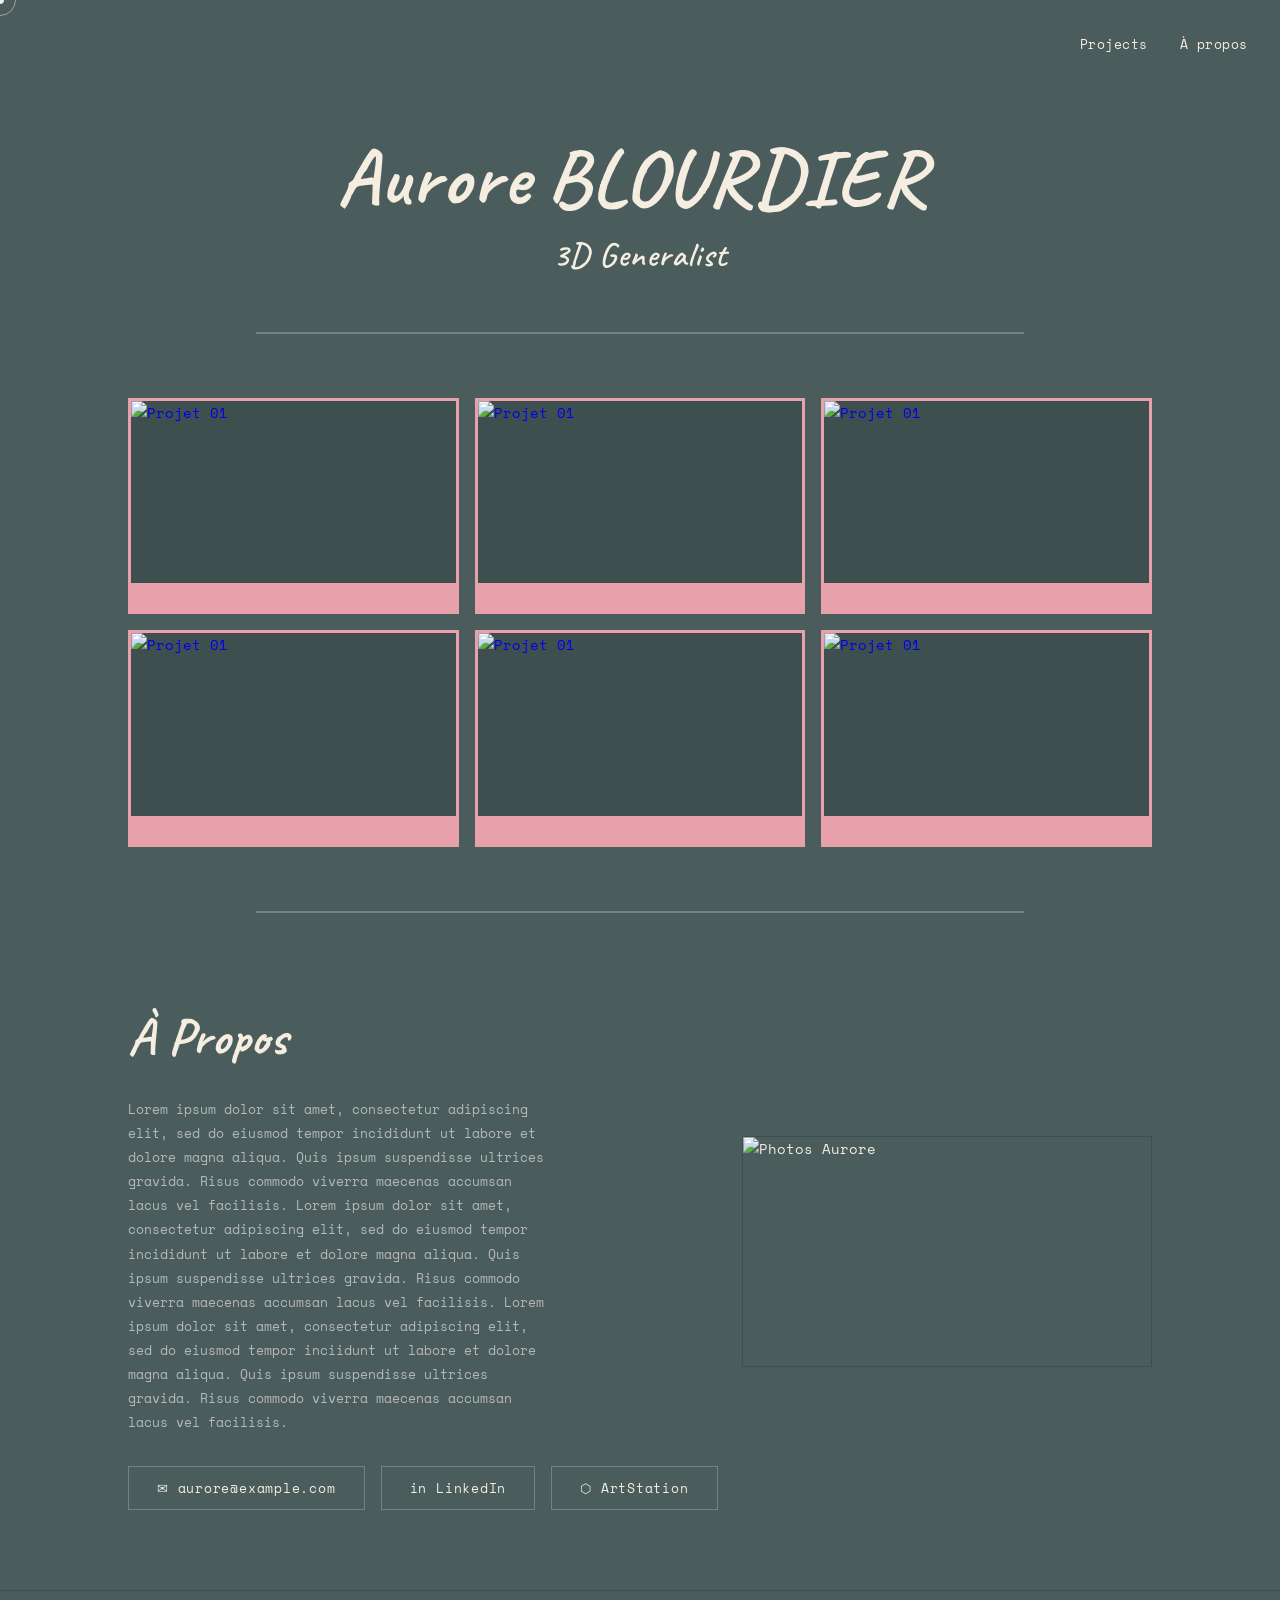
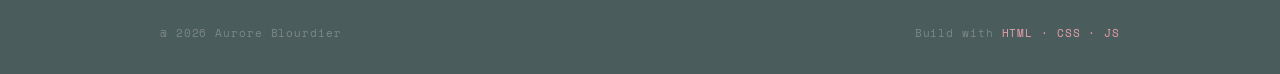
==== index.html @ f941dd03 "Setup Portfolio" ====
<!DOCTYPE html>
<html lang="fr">
<head>
  <meta charset="UTF-8" />
  <meta name="viewport" content="width=device-width, initial-scale=1.0" />
  <title>Aurore BLOURDIER — 3D Generalist</title>
  <link href="https://fonts.googleapis.com/css2?family=Nunito:wght@400;700;900&family=Caveat:wght@600;700&family=Space+Mono&display=swap" rel="stylesheet" />
  <link rel="stylesheet" href="./css/style.css">
  <script src="./js/script.js" defer></script>
</head>
<body>
  <!-- CUSTOM CURSOR -->
  <div id="cursor-dot"></div>
  <div id="cursor-ring"></div>

  <!-- NAV -->
  <nav>
    <ul>
      <li><a class="reveal" href="#section-projects">Projects</a></li>
      <li><a class="reveal" href="#a-propos">À propos</a></li>
    </ul>
  </nav>

  <!-- TITLE SECTION -->
  <section class="section-title reveal">
    <div class="title">
      <h1 class="hero-name">Aurore</h1>
      <h1 class="hero-name">BLOURDIER</h1>
    </div>
    
    <p class="hero-work">3D Generalist</p>
  </section>

  <hr class="divider reveal" />

  <!-- PROJECT SECTION -->
  <section id="section-projects">
    <div class="polaroid pol-pink reveal">
      <a href="./projects/project1.html">
          <div class="image-container"><img href="" alt="Projet 01"></img></div>
          <div class="polaroid-footer"></div>
      </a>
    </div>

    <div class="polaroid pol-pink reveal">
      <a href="./projects/project1.html">
          <div class="image-container"><img href="" alt="Projet 01"></img></div>
          <div class="polaroid-footer"></div>
      </a>
    </div>

    <div class="polaroid pol-pink reveal">
      <a href="./projects/project1.html">
          <div class="image-container"><img href="" alt="Projet 01"></img></div>
          <div class="polaroid-footer"></div>
      </a>
    </div>

    <div class="polaroid pol-pink reveal">
      <a href="./projects/project1.html">
          <div class="image-container"><img href="" alt="Projet 01"></img></div>
          <div class="polaroid-footer"></div>
      </a>
    </div>

    <div class="polaroid pol-pink reveal">
      <a href="./projects/project1.html">
          <div class="image-container"><img href="" alt="Projet 01"></img></div>
          <div class="polaroid-footer"></div>
      </a>
    </div>

    <div class="polaroid pol-pink reveal">
      <a href="./projects/project1.html">
          <div class="image-container"><img href="" alt="Projet 01"></img></div>
          <div class="polaroid-footer"></div>
      </a>
    </div>
  </section>

  <hr class="divider reveal" />

  <!-- A PROPOS -->
  <section id="a-propos" class="reveal">
    <div class="apropos-text">
      <h2 class="apropos-title">À Propos</h2>
      <p>
        Lorem ipsum dolor sit amet, consectetur adipiscing elit, sed do eiusmod tempor incididunt ut labore et dolore magna aliqua. 
        Quis ipsum suspendisse ultrices gravida. Risus commodo viverra maecenas accumsan lacus vel facilisis. Lorem ipsum dolor sit amet, 
        consectetur adipiscing elit, sed do eiusmod tempor incididunt ut labore et dolore magna aliqua. Quis ipsum suspendisse ultrices gravida. 
        Risus commodo viverra maecenas accumsan lacus vel facilisis. Lorem ipsum dolor sit amet, consectetur adipiscing elit, sed do eiusmod tempor inciidunt 
        ut labore et dolore magna aliqua. Quis ipsum suspendisse ultrices gravida. Risus commodo viverra maecenas accumsan lacus vel facilisis.
      </p>

       <!-- CONTACT -->
      <div id="contact" class="reveal">
        <div class="contact-card">
          <a class="contact-link" href="mailto:aurore@example.com">✉ aurore@example.com</a>
          <a class="contact-link sage" href="https://linkedin.com" target="_blank">in LinkedIn</a>
          <a class="contact-link" href="https://artstation.com" target="_blank">⬡ ArtStation</a>
        </div>
      </div>
    </div>
   
    <div class="apropos-image">
      <img src="" alt="Photos Aurore">
    </div>
  </section>

  <footer class="reveal">
    <p>@ 2026 Aurore Blourdier</p>
    <p>Build with <span class="pink">HTML · CSS · JS</span></p>
  </footer>
</body>
</html>
---- css/style.css ----
:root 
{
    --bg: #4a5c5c;
    --bg-dark: #3d4f4f;
    --pink: #e8a0ab;
    --sage: #8fbaaa;
    --cream: #e8e0d4;
    --text: #f5ede0;
    --text-dim: #b8b8b8;
    --border-pink: #e8a0ab;
    --border-sage: #8fbaaa;
    --border-cream: #d4ccc0;
}

*, *::before, *::after 
{ 
    box-sizing: border-box; 
    margin: 0; 
    padding: 0; 
}

html 
{ 
    scroll-behavior: smooth; 
}

body 
{
    background-color: var(--bg);
    color: var(--text);
    font-family: 'Space Mono', monospace;
    font-size: 14px;
    line-height: 1.7;
    overflow-x: hidden;
}

a
{
    text-decoration: none;
}

/* NAV */
nav 
{
    display: flex;
    justify-content: flex-end;
    padding: 2rem;
    background: transparent;
}

nav ul
{
    display: flex;
    gap: 2rem;
    list-style-type: none;
}

nav a 
{
    color: var(--text);
    text-decoration: none;

    /* FONTS */
    font-family: 'Space Mono', monospace;
    font-size: 13px;
    letter-spacing: 0.04em;

    opacity: 0.85;
    transition: opacity 0.2s;
}

nav a:hover 
{ 
    opacity: 1; 
}

/* ── CUSTOM CURSOR ── */
* 
{ 
    cursor: none; 
}

#cursor-dot 
{
    position: fixed;
    width: 8px; height: 8px;
    background: var(--text);
    border-radius: 50%;
    pointer-events: none;
    z-index: 9999;
    transform: translate(-50%, -50%);
    transition: background 0.2s, transform 0.15s;
}
#cursor-ring 
{
    position: fixed;
    width: 32px; height: 32px;
    border: 1.5px solid rgba(245,237,224,0.5);
    border-radius: 50%;
    pointer-events: none;
    z-index: 9998;
    transform: translate(-50%, -50%);
    transition: width 0.25s, height 0.25s, border-color 0.25s, transform 0.08s linear;
}

body.cursor-hover #cursor-dot 
{
    background: var(--pink);
    transform: translate(-50%, -50%) scale(1.6);
}

body.cursor-hover #cursor-ring 
{
    width: 52px; height: 52px;
    border-color: var(--pink);
}

/* DIVIDER */
.divider 
{
    width: 60%;
    max-width: 1000px;
    border: none;
    border-top: 2px solid rgba(245,237,224,0.25);
    margin: 3rem auto;
}

/* PROJECT SECTION */
.section-title
{
    display: flex;
    justify-content: center;
    flex-direction: column;
    align-items: center;

    margin: 3rem 0 0 0;
}

.title
{
    display: flex;
    flex-direction: row;
}

.hero-name 
{
    font-family: 'Caveat', cursive;
    font-size: clamp(52px, 10vw, 80px);
    font-weight: 700;
    color: var(--text);
    letter-spacing: 0.02em;
    line-height: 1.05;
    padding-right: 1rem;
    animation: fadeDown 0.8s ease both;
}

.hero-work
{
    font-family: 'Caveat', cursive;
    font-size: clamp(24px, 4vw, 34px);
    font-weight: 600;
    color: var(--text);
    margin-top: 6px;
    letter-spacing: 0.03em;
    animation: fadeDown 0.9s 0.1s ease both;
}

/* projects */
#section-projects
{
    display: grid;
    grid-template-columns: repeat(3, 1fr);
    gap: 1rem;
    padding: 1rem 8rem 1rem 8rem;
}

.polaroid 
{
    background: var(--bg-dark);

    transition: transform 0.3s cubic-bezier(0.34,1.56,0.64,1), box-shadow 0.3s;
    animation: fadeUp 0.6s ease both;
}

.polaroid:hover 
{
    transform: translateY(-6px) rotate(-1deg) scale(1.03);
    box-shadow: 0 18px 40px rgba(0,0,0,0.35);
    z-index: 2;
}

.image-container
{
    width: 100%;
    aspect-ratio: 16/9;
}

.image-container img 
{
    width: 100%;
    height: 100%;
    object-fit: cover;
}

.polaroid-footer 
{
    height: 28px;
}

/* ── A PROPOS ── */
#a-propos 
{
    display: flex;
    justify-content: space-around;
    align-items: center;
    margin: 5rem 8rem;
}

.apropos-text
{
    width: 60%;
    flex: 1;
}

.apropos-title 
{
    font-family: 'Caveat', cursive;
    font-size: clamp(36px, 6vw, 52px);
    font-weight: 700;
    color: var(--text);
    margin-bottom: 1rem;
}

#a-propos p 
{
    width: 70%;
    color: var(--text-dim);
    font-size: 13px;
    line-height: 1.85;
}

.apropos-image 
{
    width: 40%;
    height: 30%;
    overflow: hidden;
    aspect-ratio: 16/9;
    border: 1px solid var(--bg-dark);
}

.apropos-image img 
{
    width: 100%;
    object-fit: cover;
}

/* CONTACT */
.contact-card 
{
    display: flex;
    flex-direction: row;
    gap: 16px;
    align-items: center;

    margin-top: 2rem;
}

.contact-link 
{
    display: inline-flex;
    align-items: center;
    gap: 12px;
    color: var(--text);
    text-decoration: none;
    font-size: 13px;
    letter-spacing: 0.06em;
    padding: 10px 28px;
    border: 1.5px solid rgba(245,237,224,0.25);
    transition: border-color 0.2s, color 0.2s;
}

.contact-link:hover
{
    border-color: var(--pink);
    color: var(--pink);
}

.contact-link.sage:hover 
{
    border-color: var(--sage);
    color: var(--sage);
}

/* FOOTER */
footer 
{
    border-top: 1px solid var(--bg-dark);
    display: flex;
    justify-content: space-between;
    padding: 2rem 10rem;

    font-size: .7rem;
    color: rgba(245,237,224,0.3);
    letter-spacing: 0.08em;
}

/* ── SCROLL REVEAL ── */
.reveal 
{
    opacity: 0;
    transform: translateY(40px);
    transition: opacity 0.7s ease, transform 0.7s ease;
}

.reveal.visible 
{
    opacity: 1;
    transform: translateY(0);
}

/* ANIMATIONS KEYFRAMES */
@keyframes fadeDown 
{
    from { opacity: 0; transform: translateY(-20px); }
    to   { opacity: 1; transform: translateY(0); }
}

@keyframes fadeUp 
{
    from { opacity: 0; transform: translateY(30px); }
    to   { opacity: 1; transform: translateY(0); }
}

/* RESPONSIVE */

@media screen and (max-width: 1000px) 
{
    #section-projects
    {
        grid-template-columns: repeat(1, 1fr);
        padding-left: 5rem;
        padding-right: 5rem;
    }

    .title
    {
        flex-direction: column;
        align-items: center;
    }

    .hero-name
    {
        padding: .5rem 0;
    }

    #a-propos 
    {
        flex-direction: column;       
        margin: 0 5rem; 
    }

    .apropos-text
    {
        width: 100%;
    }

    #a-propos p 
    {
        width: 100%;
    }

    .apropos-image 
    {
        width: 100%;
        margin-bottom: 3rem;
    }

    .contact-card   
    {
        flex-direction: column;
        align-items: flex-start;

        padding-bottom: 2rem;
    }

    footer
    {
        flex-direction: column;
        padding: 2rem 5rem;
    }
}

@media screen and (max-width: 512px)
{
    #section-projects
    {
        padding-left: 2rem;
        padding-right: 2rem;
    }

    #a-propos 
    {
        margin: 0 2rem; 
    }

    footer
    {
        padding: 2rem;
    }
}

/* Border + footer color combos */
.pol-pink  
{ 
    border: 3px solid var(--border-pink); 
}

.pol-cream 
{ 
    border: 3px solid var(--border-cream); 
}

.pol-sage  
{ 
    border: 3px solid var(--border-sage); 
}

.pol-pink .polaroid-footer 
{ 
    background: var(--pink); 
}
.pol-cream .polaroid-footer 
{
    background: var(--cream); 
}

.pol-sage .polaroid-footer 
{ 
    background: var(--sage); 
}

.pink
{
    color: var(--pink);
}
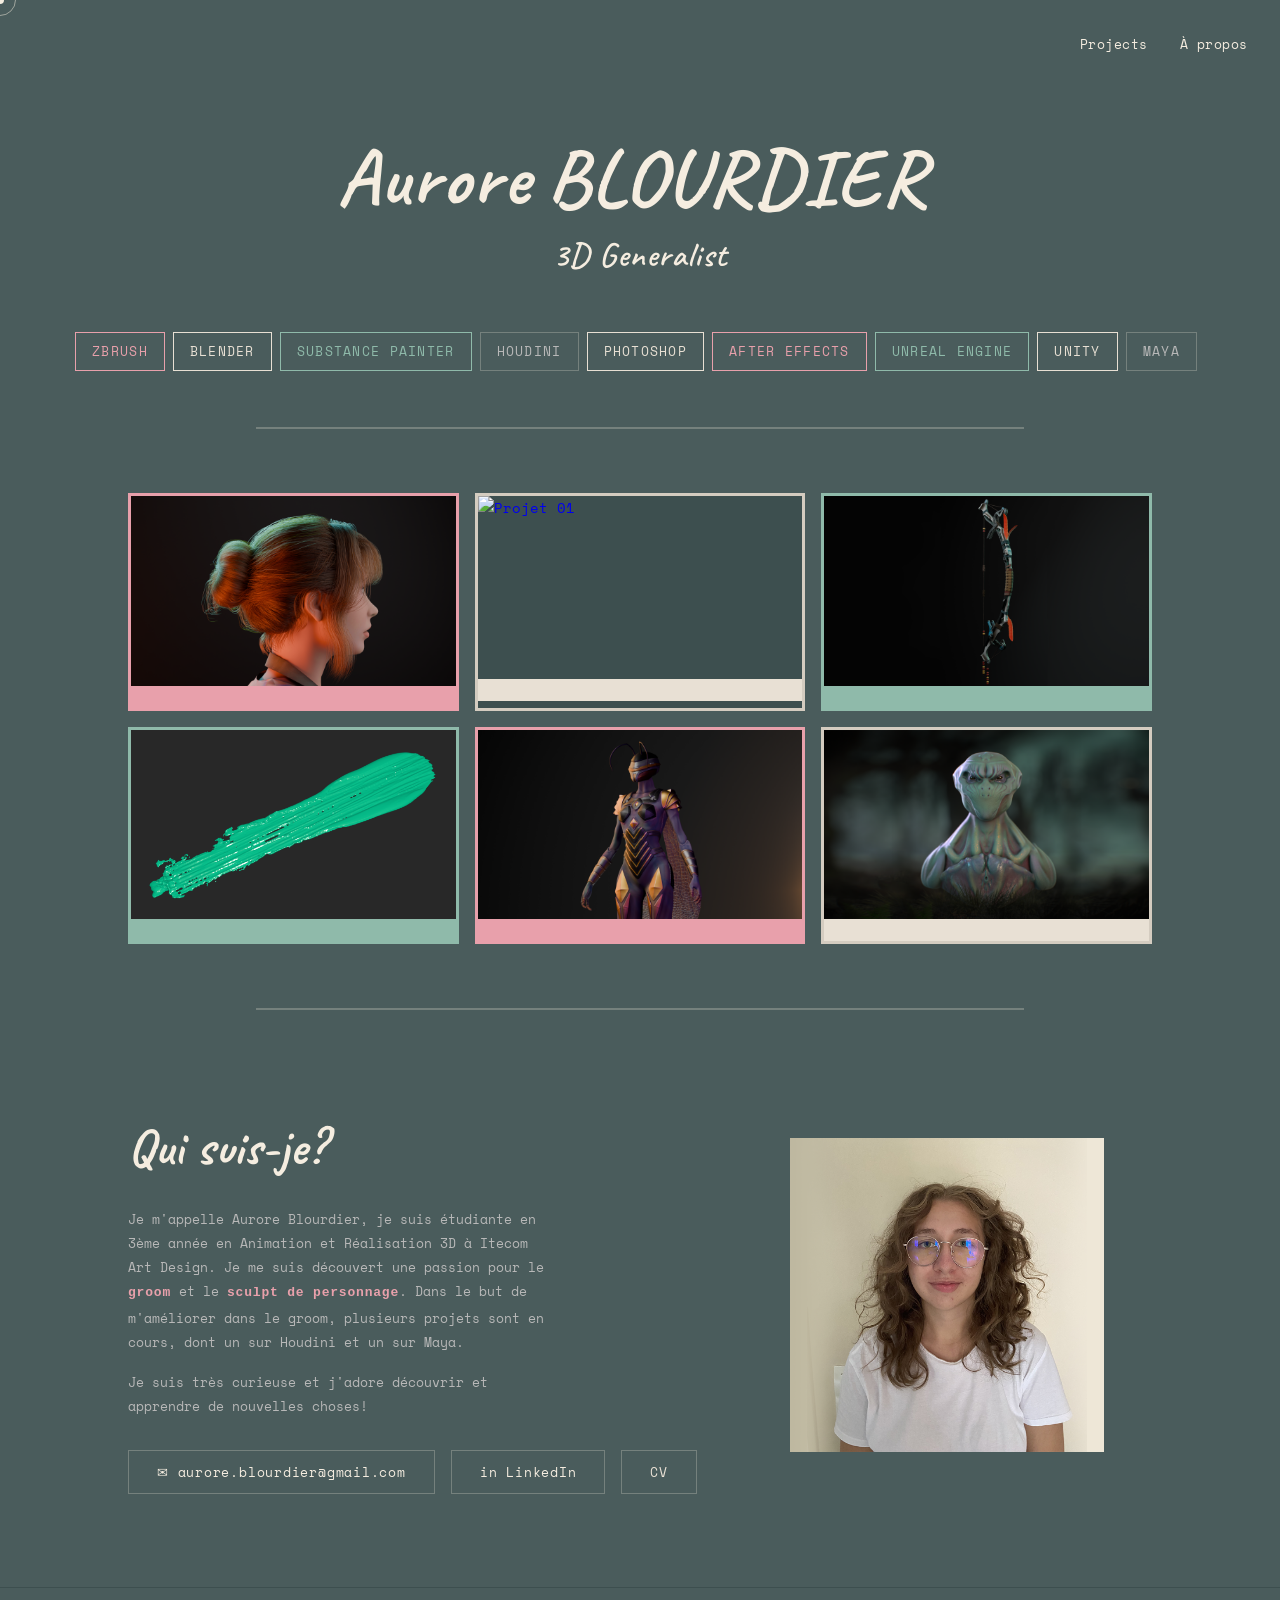
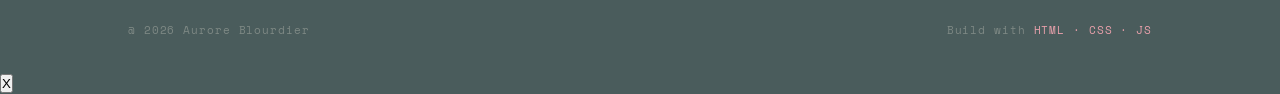
==== commit 7de12a1f: "Project_portfolio" ====
--- a/index.html
+++ b/index.html
@@ -31,48 +31,63 @@
     <p class="hero-work">3D Generalist</p>
   </section>
 
+ <!-- SECTION COMPETENCES -->
+  <section class="section-tag">
+    <div class="skill-tags reveal">
+      <span class="skill-tag pink">Zbrush</span>
+      <span class="skill-tag cream">Blender</span>
+      <span class="skill-tag sage">Substance Painter</span>
+      <span class="skill-tag">Houdini</span>
+      <span class="skill-tag cream">Photoshop</span>
+      <span class="skill-tag pink">After Effects</span>
+      <span class="skill-tag sage">Unreal Engine</span>
+      <span class="skill-tag cream">Unity</span>
+      <span class="skill-tag">Maya</span>
+    </div>
+  </section>
+
   <hr class="divider reveal" />
 
   <!-- PROJECT SECTION -->
   <section id="section-projects">
     <div class="polaroid pol-pink reveal">
-      <a href="./projects/project1.html">
-          <div class="image-container"><img href="" alt="Projet 01"></img></div>
+      <a href="./projects/Hairbricks.html">
+          <div class="image-container"><img src="./assets/1_Hairbricks/Hair1.png" alt="Hairbricks"></img></div>
+          <div class="polaroid-footer"></div>
+      </a>
+    </div>
+
+    <div class="polaroid pol-cream reveal">
+      <a href="./projects/Aloy.html">
+          <div class="image-container"><img src="./assets/2_Aloy/Aloy1.png" alt="Projet 01"></img></div>
+          <div class="polaroid-footer"></div>
+      </a>
+    </div>
+
+    <div class="polaroid pol-sage reveal">
+      <a href="./projects/Bow.html">
+          <div class="image-container"><img src="./assets/3_Bow/Bow.png" alt="Projet 01"></img></div>
+          <div class="polaroid-footer"></div>
+      </a>
+    </div>
+
+    <div class="polaroid pol-sage reveal">
+      <a href="./projects/Paint.html">
+          <div class="image-container"><img src="./assets/4_Paint/Paint1.png" alt="Projet 01"></img></div>
           <div class="polaroid-footer"></div>
       </a>
     </div>
 
     <div class="polaroid pol-pink reveal">
-      <a href="./projects/project1.html">
-          <div class="image-container"><img href="" alt="Projet 01"></img></div>
+      <a href="./projects/Robot.html">
+          <div class="image-container"><img src="./assets/5_Robot/Robot3.png" alt="Projet 01"></img></div>
           <div class="polaroid-footer"></div>
       </a>
     </div>
 
-    <div class="polaroid pol-pink reveal">
-      <a href="./projects/project1.html">
-          <div class="image-container"><img href="" alt="Projet 01"></img></div>
-          <div class="polaroid-footer"></div>
-      </a>
-    </div>
-
-    <div class="polaroid pol-pink reveal">
-      <a href="./projects/project1.html">
-          <div class="image-container"><img href="" alt="Projet 01"></img></div>
-          <div class="polaroid-footer"></div>
-      </a>
-    </div>
-
-    <div class="polaroid pol-pink reveal">
-      <a href="./projects/project1.html">
-          <div class="image-container"><img href="" alt="Projet 01"></img></div>
-          <div class="polaroid-footer"></div>
-      </a>
-    </div>
-
-    <div class="polaroid pol-pink reveal">
-      <a href="./projects/project1.html">
-          <div class="image-container"><img href="" alt="Projet 01"></img></div>
+    <div class="polaroid pol-cream reveal">
+      <a href="./projects/Buste.html">
+          <div class="image-container"><img src="./assets/6_Buste/Buste1.png" alt="Projet 01"></img></div>
           <div class="polaroid-footer"></div>
       </a>
     </div>
@@ -80,30 +95,36 @@
 
   <hr class="divider reveal" />
 
+  <div> 
+
+  </div>
+
   <!-- A PROPOS -->
   <section id="a-propos" class="reveal">
     <div class="apropos-text">
-      <h2 class="apropos-title">À Propos</h2>
+      <h2 class="apropos-title">Qui suis-je?</h2>
       <p>
-        Lorem ipsum dolor sit amet, consectetur adipiscing elit, sed do eiusmod tempor incididunt ut labore et dolore magna aliqua. 
-        Quis ipsum suspendisse ultrices gravida. Risus commodo viverra maecenas accumsan lacus vel facilisis. Lorem ipsum dolor sit amet, 
-        consectetur adipiscing elit, sed do eiusmod tempor incididunt ut labore et dolore magna aliqua. Quis ipsum suspendisse ultrices gravida. 
-        Risus commodo viverra maecenas accumsan lacus vel facilisis. Lorem ipsum dolor sit amet, consectetur adipiscing elit, sed do eiusmod tempor inciidunt 
-        ut labore et dolore magna aliqua. Quis ipsum suspendisse ultrices gravida. Risus commodo viverra maecenas accumsan lacus vel facilisis.
+      Je m'appelle Aurore Blourdier, je suis étudiante en 3ème année en Animation et Réalisation 3D à Itecom Art Design. Je me suis
+      découvert une passion pour le <span class="highlight">groom</span> et le <span class="highlight">sculpt de personnage</span>. Dans le but de m'améliorer dans le groom, plusieurs projets sont 
+      en cours, dont un sur Houdini et un sur Maya. 
+      </p>
+      <p>
+      Je suis très curieuse et j'adore découvrir et apprendre de nouvelles choses! 
       </p>
 
        <!-- CONTACT -->
       <div id="contact" class="reveal">
         <div class="contact-card">
-          <a class="contact-link" href="mailto:aurore@example.com">✉ aurore@example.com</a>
-          <a class="contact-link sage" href="https://linkedin.com" target="_blank">in LinkedIn</a>
-          <a class="contact-link" href="https://artstation.com" target="_blank">⬡ ArtStation</a>
+          <a class="contact-link" href="mailto:aurore.blourdier@gmail.com">✉ aurore.blourdier@gmail.com</a>
+          <a class="contact-link sage" href="https://www.linkedin.com/in/aurore-blourdier-98645624b/" target="_blank">in LinkedIn</a>
+          <a class="contact-link cream" href="https://drive.google.com/file/d/12UgGfQ4AFuf4uWDv1zojk9Z9sV2Vjwe3/view?usp=sharing" 
+          target="_blank">CV</a>
         </div>
       </div>
     </div>
    
     <div class="apropos-image">
-      <img src="" alt="Photos Aurore">
+      <img src="./assets/photoCARRE.png" alt="Photos Aurore">
     </div>
   </section>
 
--- a/css/style.css
+++ b/css/style.css
@@ -125,6 +125,46 @@
     margin: 3rem auto;
 }
 
+/* tags for the skills */
+.skill-tags 
+{
+    display: flex;
+    flex-wrap: wrap;
+    animation: fadeDown 0.8s 0.1s ease both;
+    justify-content: center;
+    padding: 3rem 0rem .5rem 0rem;
+}
+
+.skill-tag {
+    font-size: .8rem; 
+    letter-spacing: 0.1em; 
+    text-transform: uppercase;
+
+    padding: .5rem 1rem; 
+    border: .05rem solid rgba(245,237,224,0.25);
+    color: var(--text-dim);
+
+    margin-right: .5rem;
+}
+
+.skill-tag.pink  
+{
+    border-color: var(--pink);  
+    color: var(--pink); 
+}
+
+.skill-tag.sage  
+{ 
+    border-color: var(--sage);  
+    color: var(--sage); 
+}
+
+.skill-tag.cream 
+{ 
+    border-color: var(--cream); 
+    color: var(--cream); 
+}
+
 /* PROJECT SECTION */
 .section-title
 {
@@ -189,10 +229,16 @@
     z-index: 2;
 }
 
+.polaroid a
+{
+    display: flex;
+    flex-direction: column;
+}
+
 .image-container
 {
     width: 100%;
-    aspect-ratio: 16/9;
+    aspect-ratio: 16 / 9;
 }
 
 .image-container img 
@@ -204,7 +250,7 @@
 
 .polaroid-footer 
 {
-    height: 28px;
+    height: 22px;
 }
 
 /* ── A PROPOS ── */
@@ -237,15 +283,14 @@
     color: var(--text-dim);
     font-size: 13px;
     line-height: 1.85;
+    margin-bottom: 1rem;
 }
 
 .apropos-image 
 {
     width: 40%;
-    height: 30%;
-    overflow: hidden;
-    aspect-ratio: 16/9;
-    border: 1px solid var(--bg-dark);
+    height: 100%;
+    padding: 3rem;
 }
 
 .apropos-image img 
@@ -259,6 +304,7 @@
 {
     display: flex;
     flex-direction: row;
+    flex-wrap: wrap;
     gap: 16px;
     align-items: center;
 
@@ -291,13 +337,19 @@
     color: var(--sage);
 }
 
+.contact-link.cream:hover 
+{
+    border-color: var(--cream);
+    color: var(--cream);
+}
+
 /* FOOTER */
 footer 
 {
     border-top: 1px solid var(--bg-dark);
     display: flex;
     justify-content: space-between;
-    padding: 2rem 10rem;
+    padding: 2rem 8rem;
 
     font-size: .7rem;
     color: rgba(245,237,224,0.3);
@@ -442,4 +494,16 @@
 .pink
 {
     color: var(--pink);
+}
+
+.cream 
+{
+    color: #e8e0d4;
+}
+
+.highlight
+{
+    color: var(--pink);
+    font-weight: 700;
+    letter-spacing: .05rem;
 }
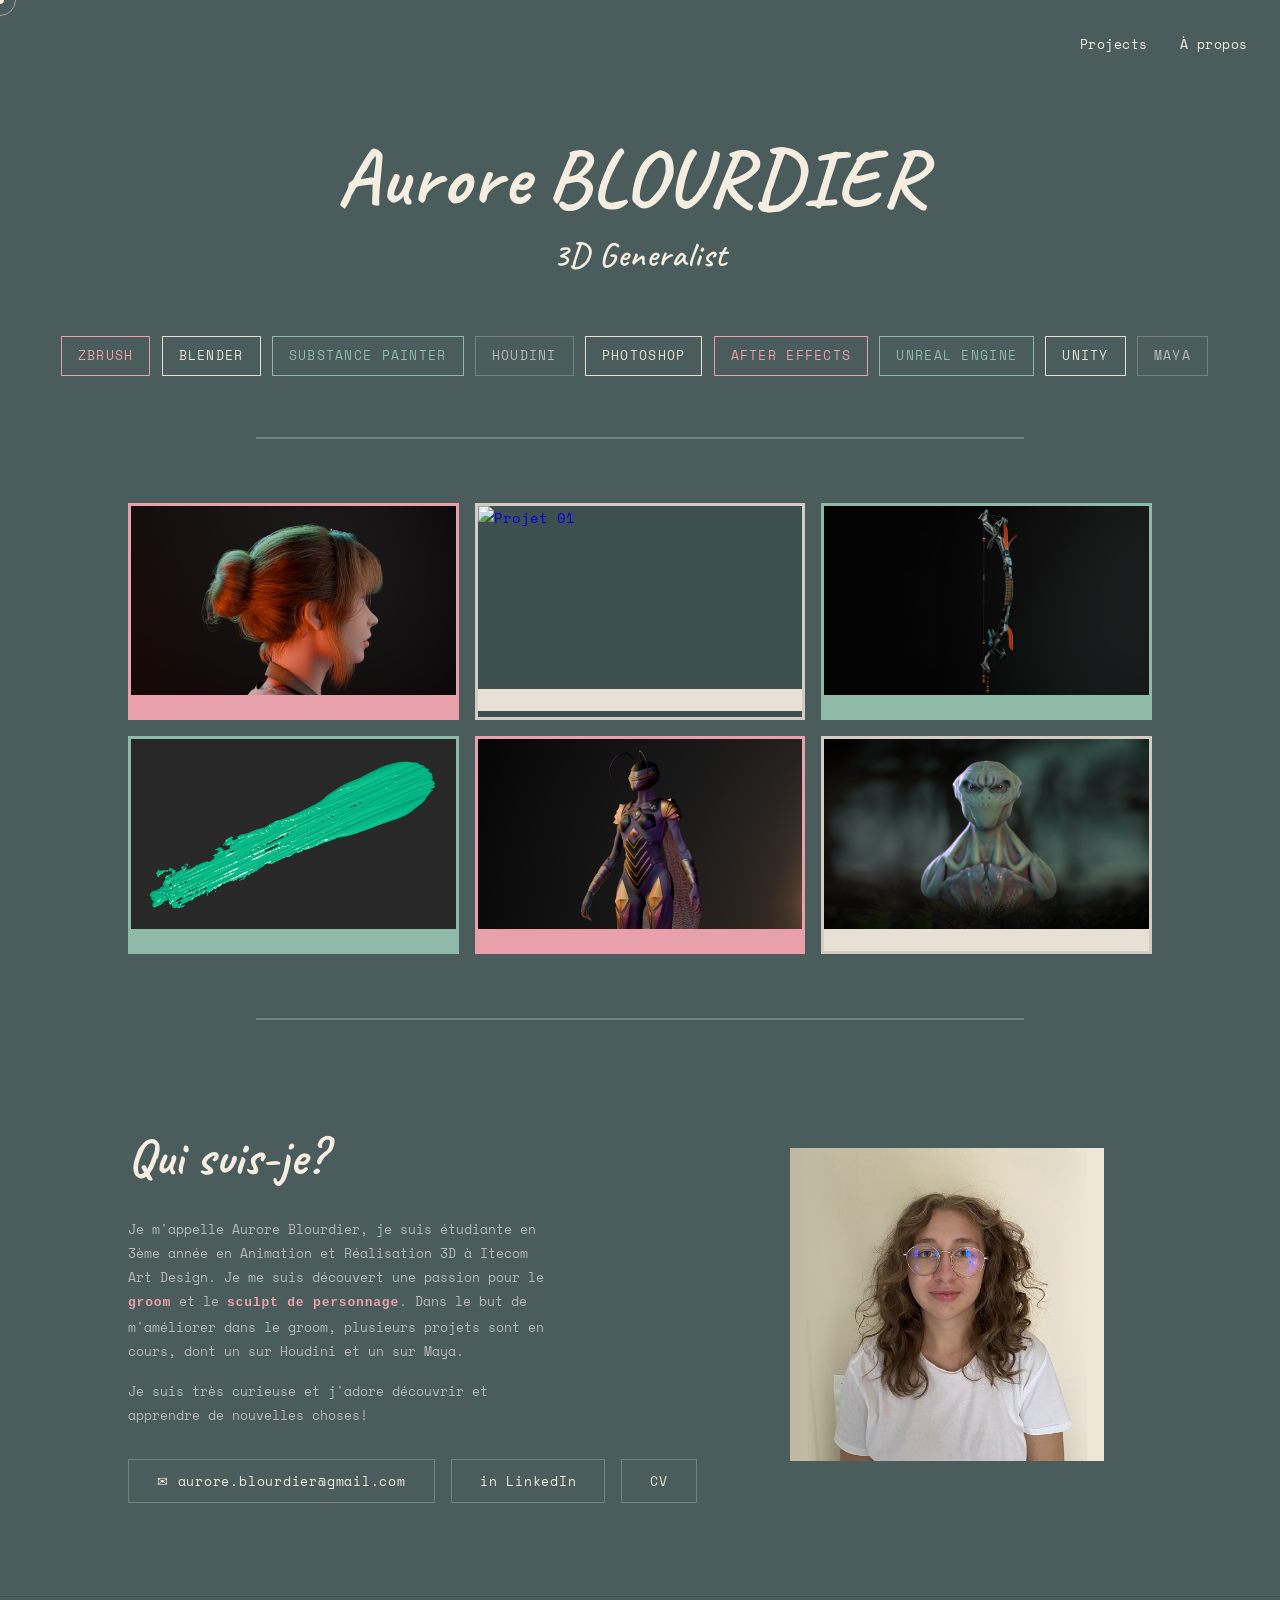
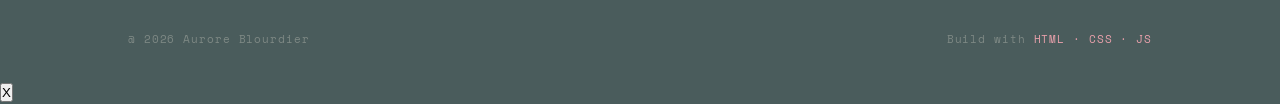
==== commit 3ec9eeaf: "CV + margin tags" ====
--- a/index.html
+++ b/index.html
@@ -117,7 +117,7 @@
         <div class="contact-card">
           <a class="contact-link" href="mailto:aurore.blourdier@gmail.com">✉ aurore.blourdier@gmail.com</a>
           <a class="contact-link sage" href="https://www.linkedin.com/in/aurore-blourdier-98645624b/" target="_blank">in LinkedIn</a>
-          <a class="contact-link cream" href="https://drive.google.com/file/d/12UgGfQ4AFuf4uWDv1zojk9Z9sV2Vjwe3/view?usp=sharing" 
+          <a class="contact-link cream" href="https://drive.google.com/file/d/1xSl54lM_ljLq61axuENZM2p_815WjdFP/view?usp=sharing" 
           target="_blank">CV</a>
         </div>
       </div>
--- a/css/style.css
+++ b/css/style.css
@@ -144,7 +144,9 @@
     border: .05rem solid rgba(245,237,224,0.25);
     color: var(--text-dim);
 
-    margin-right: .5rem;
+    margin-right: .7rem;
+    margin-top: .3rem;
+    margin-bottom: .3rem;
 }
 
 .skill-tag.pink  
